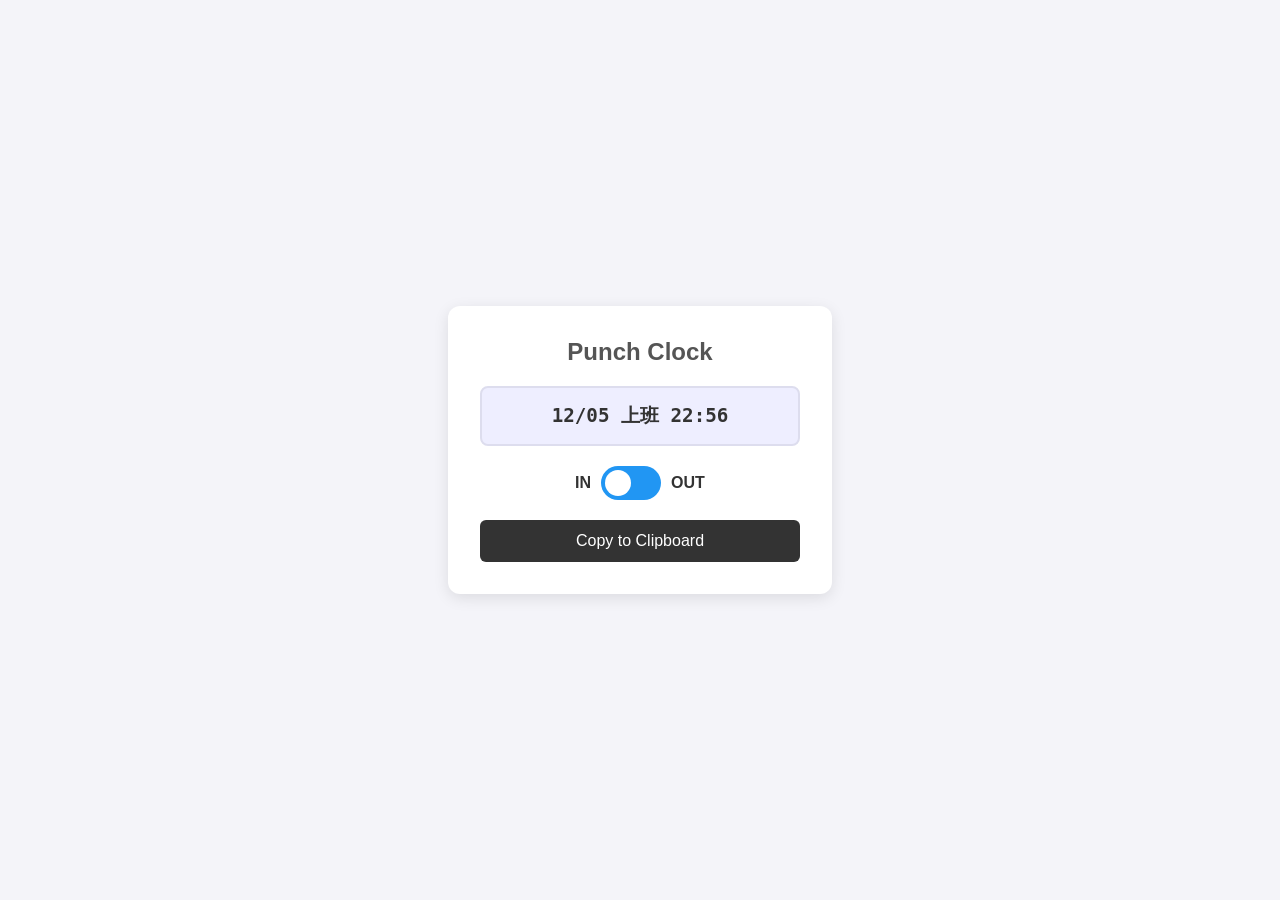
==== index.html @ 9d3598c1 "feat: 建立了這份專案的主要檔案 (index.html)" ====
<!DOCTYPE html>
<html lang="en">
<head>
    <meta charset="UTF-8">
    <meta name="viewport" content="width=device-width, initial-scale=1.0">
    <title>Punch Clock</title>
    <style>
        /* CSS: Styles for layout and the toggle switch */
        body {
            font-family: 'Segoe UI', Tahoma, Geneva, Verdana, sans-serif;
            background-color: #f4f4f9;
            display: flex;
            justify-content: center;
            align-items: center;
            height: 100vh;
            margin: 0;
            color: #333;
        }

        .container {
            background: white;
            padding: 2rem;
            border-radius: 12px;
            box-shadow: 0 4px 15px rgba(0,0,0,0.1);
            text-align: center;
            width: 320px;
        }

        h2 { margin-top: 0; color: #555; }

        /* The Output Text */
        .output-box {
            background: #eef;
            padding: 15px;
            font-size: 1.2rem;
            font-weight: bold;
            border-radius: 8px;
            border: 2px solid #dde;
            margin-bottom: 20px;
            font-family: monospace; /* Monospace makes data easier to read */
        }

        /* The Switch Container */
        .switch-container {
            display: flex;
            align-items: center;
            justify-content: center;
            gap: 10px;
            margin-bottom: 20px;
            font-weight: 600;
        }

        /* The Toggle Switch (CSS Hack) */
        .switch {
            position: relative;
            display: inline-block;
            width: 60px;
            height: 34px;
        }

        .switch input { 
            opacity: 0; 
            width: 0; 
            height: 0; 
        }

        .slider {
            position: absolute;
            cursor: pointer;
            top: 0; left: 0; right: 0; bottom: 0;
            background-color: #2196F3; /* Blue for Clock IN */
            transition: .4s;
            border-radius: 34px;
        }

        .slider:before {
            position: absolute;
            content: "";
            height: 26px;
            width: 26px;
            left: 4px;
            bottom: 4px;
            background-color: white;
            transition: .4s;
            border-radius: 50%;
        }

        input:checked + .slider {
            background-color: #e74c3c; /* Red for Clock OUT */
        }

        input:checked + .slider:before {
            transform: translateX(26px);
        }

        /* Copy Button */
        button {
            background-color: #333;
            color: white;
            border: none;
            padding: 12px 24px;
            border-radius: 6px;
            cursor: pointer;
            font-size: 1rem;
            transition: background 0.2s;
            width: 100%;
        }

        button:hover { background-color: #555; }
        button:active { transform: scale(0.98); }

    </style>
</head>
<body>

<div class="container">
    <h2>Punch Clock</h2>
    
    <div id="result" class="output-box">Loading...</div>

    <div class="switch-container">
        <span>IN</span>
        <label class="switch">
            <input type="checkbox" id="modeToggle">
            <span class="slider"></span>
        </label>
        <span>OUT</span>
    </div>

    <button onclick="copyText()" id="copyBtn">Copy to Clipboard</button>
</div>

<script>
    // --- JAVASCRIPT LOGIC ---

    const display = document.getElementById('result');
    const toggle = document.getElementById('modeToggle');
    const copyBtn = document.getElementById('copyBtn');

    // Helper: Adds a leading zero to numbers < 10 (e.g., 9 -> 09)
    function pad(num) {
        return num.toString().padStart(2, '0');
    }

    // Main Function: Generates the string
    function updateState() {
        const now = new Date();
        
        // Date parts
        const month = pad(now.getMonth() + 1); // Months are 0-11
        const day = pad(now.getDate());
        
        // Time parts
        const hours = pad(now.getHours());
        const minutes = pad(now.getMinutes());

        // Determine status based on checkbox
        // Unchecked = Clock In, Checked = Clock Out
        const status = toggle.checked ? '下班' : '上班';

        // 3. Assemble the string
        const finalString = `${month}/${day} ${status} ${hours}:${minutes}`;
        
        // Update HTML
        display.innerText = finalString;
    }

    // 4. Copy Function
    function copyText() {
        const textToCopy = display.innerText;
        
        navigator.clipboard.writeText(textToCopy).then(() => {
            // Success Feedback
            const originalText = copyBtn.innerText;
            copyBtn.innerText = "Copied!";
            copyBtn.style.backgroundColor = "#4CAF50"; // Green
            
            // Reset button after 2 seconds
            setTimeout(() => {
                copyBtn.innerText = originalText;
                copyBtn.style.backgroundColor = "#333";
            }, 2000);
        }).catch(err => {
            console.error('Failed to copy: ', err);
            alert("Clipboard access failed. You might need to run this via a local server or HTTPS.");
        });
    }

    // Event Listeners
    // Run updateState immediately
    updateState();
    
    // Update when the switch is clicked
    toggle.addEventListener('change', updateState);

    // Update automatically every second (to catch minute changes)
    setInterval(updateState, 1000);

</script>

</body>
</html>
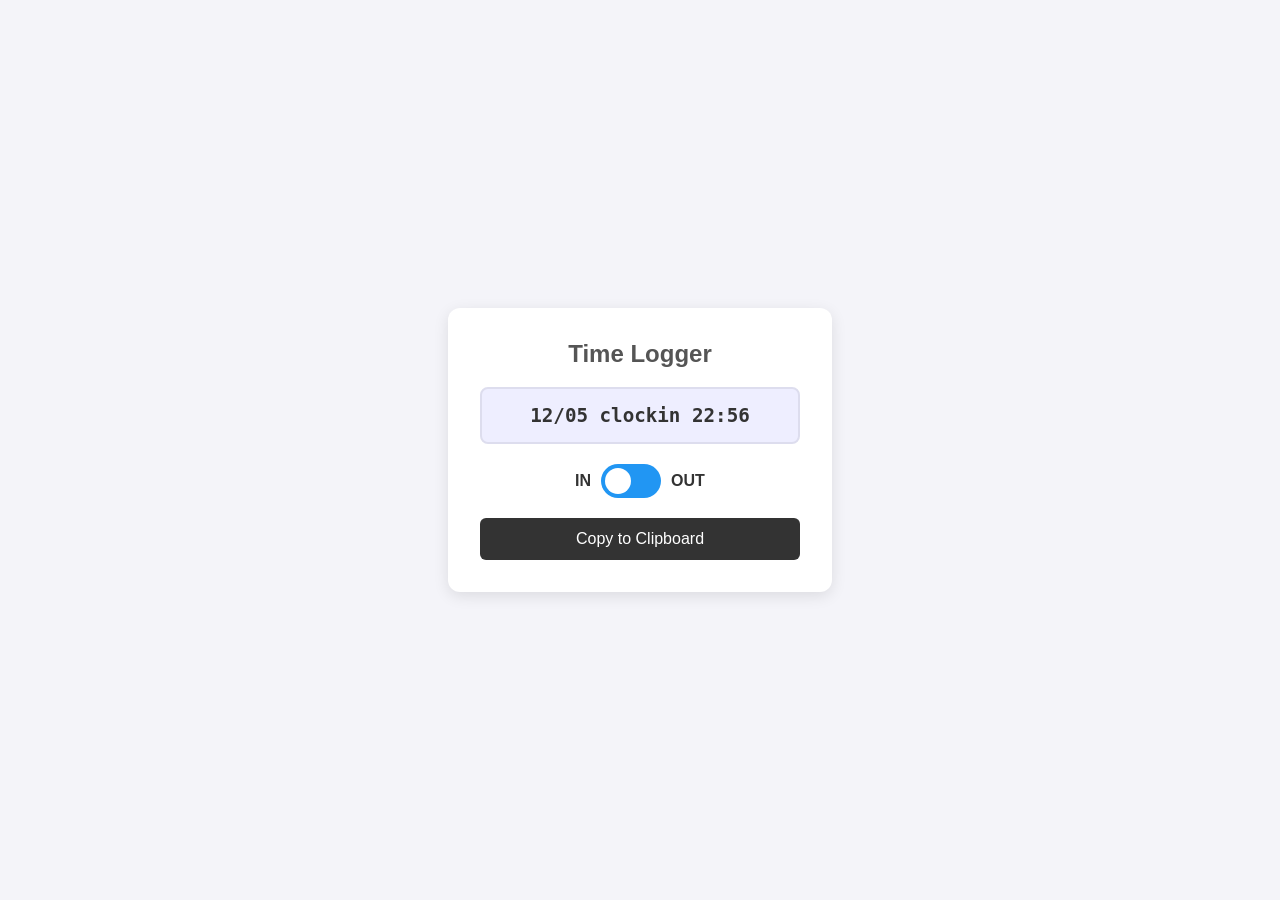
==== commit 337b8da5: "fix: 將JS和CSS分離成個別檔案" ====
--- a/index.html
+++ b/index.html
@@ -3,118 +3,18 @@
 <head>
     <meta charset="UTF-8">
     <meta name="viewport" content="width=device-width, initial-scale=1.0">
-    <title>Punch Clock</title>
-    <style>
-        /* CSS: Styles for layout and the toggle switch */
-        body {
-            font-family: 'Segoe UI', Tahoma, Geneva, Verdana, sans-serif;
-            background-color: #f4f4f9;
-            display: flex;
-            justify-content: center;
-            align-items: center;
-            height: 100vh;
-            margin: 0;
-            color: #333;
-        }
+    <title>Time Logger</title>
+    
+    <link rel="stylesheet" href="style.css">
+    
+    <link rel="icon" type="image/svg+xml" href="favicon.svg">
 
-        .container {
-            background: white;
-            padding: 2rem;
-            border-radius: 12px;
-            box-shadow: 0 4px 15px rgba(0,0,0,0.1);
-            text-align: center;
-            width: 320px;
-        }
-
-        h2 { margin-top: 0; color: #555; }
-
-        /* The Output Text */
-        .output-box {
-            background: #eef;
-            padding: 15px;
-            font-size: 1.2rem;
-            font-weight: bold;
-            border-radius: 8px;
-            border: 2px solid #dde;
-            margin-bottom: 20px;
-            font-family: monospace; /* Monospace makes data easier to read */
-        }
-
-        /* The Switch Container */
-        .switch-container {
-            display: flex;
-            align-items: center;
-            justify-content: center;
-            gap: 10px;
-            margin-bottom: 20px;
-            font-weight: 600;
-        }
-
-        /* The Toggle Switch (CSS Hack) */
-        .switch {
-            position: relative;
-            display: inline-block;
-            width: 60px;
-            height: 34px;
-        }
-
-        .switch input { 
-            opacity: 0; 
-            width: 0; 
-            height: 0; 
-        }
-
-        .slider {
-            position: absolute;
-            cursor: pointer;
-            top: 0; left: 0; right: 0; bottom: 0;
-            background-color: #2196F3; /* Blue for Clock IN */
-            transition: .4s;
-            border-radius: 34px;
-        }
-
-        .slider:before {
-            position: absolute;
-            content: "";
-            height: 26px;
-            width: 26px;
-            left: 4px;
-            bottom: 4px;
-            background-color: white;
-            transition: .4s;
-            border-radius: 50%;
-        }
-
-        input:checked + .slider {
-            background-color: #e74c3c; /* Red for Clock OUT */
-        }
-
-        input:checked + .slider:before {
-            transform: translateX(26px);
-        }
-
-        /* Copy Button */
-        button {
-            background-color: #333;
-            color: white;
-            border: none;
-            padding: 12px 24px;
-            border-radius: 6px;
-            cursor: pointer;
-            font-size: 1rem;
-            transition: background 0.2s;
-            width: 100%;
-        }
-
-        button:hover { background-color: #555; }
-        button:active { transform: scale(0.98); }
-
-    </style>
+    <script src="script.js" defer></script>
 </head>
 <body>
 
 <div class="container">
-    <h2>Punch Clock</h2>
+    <h2>Time Logger</h2>
     
     <div id="result" class="output-box">Loading...</div>
 
@@ -130,73 +30,5 @@
     <button onclick="copyText()" id="copyBtn">Copy to Clipboard</button>
 </div>
 
-<script>
-    // --- JAVASCRIPT LOGIC ---
-
-    const display = document.getElementById('result');
-    const toggle = document.getElementById('modeToggle');
-    const copyBtn = document.getElementById('copyBtn');
-
-    // Helper: Adds a leading zero to numbers < 10 (e.g., 9 -> 09)
-    function pad(num) {
-        return num.toString().padStart(2, '0');
-    }
-
-    // Main Function: Generates the string
-    function updateState() {
-        const now = new Date();
-        
-        // Date parts
-        const month = pad(now.getMonth() + 1); // Months are 0-11
-        const day = pad(now.getDate());
-        
-        // Time parts
-        const hours = pad(now.getHours());
-        const minutes = pad(now.getMinutes());
-
-        // Determine status based on checkbox
-        // Unchecked = Clock In, Checked = Clock Out
-        const status = toggle.checked ? '下班' : '上班';
-
-        // 3. Assemble the string
-        const finalString = `${month}/${day} ${status} ${hours}:${minutes}`;
-        
-        // Update HTML
-        display.innerText = finalString;
-    }
-
-    // 4. Copy Function
-    function copyText() {
-        const textToCopy = display.innerText;
-        
-        navigator.clipboard.writeText(textToCopy).then(() => {
-            // Success Feedback
-            const originalText = copyBtn.innerText;
-            copyBtn.innerText = "Copied!";
-            copyBtn.style.backgroundColor = "#4CAF50"; // Green
-            
-            // Reset button after 2 seconds
-            setTimeout(() => {
-                copyBtn.innerText = originalText;
-                copyBtn.style.backgroundColor = "#333";
-            }, 2000);
-        }).catch(err => {
-            console.error('Failed to copy: ', err);
-            alert("Clipboard access failed. You might need to run this via a local server or HTTPS.");
-        });
-    }
-
-    // Event Listeners
-    // Run updateState immediately
-    updateState();
-    
-    // Update when the switch is clicked
-    toggle.addEventListener('change', updateState);
-
-    // Update automatically every second (to catch minute changes)
-    setInterval(updateState, 1000);
-
-</script>
-
 </body>
 </html>
--- a/style.css
+++ b/style.css
@@ -0,0 +1,99 @@
+body {
+    font-family: 'Segoe UI', Tahoma, Geneva, Verdana, sans-serif;
+    background-color: #f4f4f9;
+    display: flex;
+    justify-content: center;
+    align-items: center;
+    height: 100vh;
+    margin: 0;
+    color: #333;
+}
+
+.container {
+    background: white;
+    padding: 2rem;
+    border-radius: 12px;
+    box-shadow: 0 4px 15px rgba(0,0,0,0.1);
+    text-align: center;
+    width: 320px;
+}
+
+h2 { margin-top: 0; color: #555; }
+
+.output-box {
+    background: #eef;
+    padding: 15px;
+    font-size: 1.2rem;
+    font-weight: bold;
+    border-radius: 8px;
+    border: 2px solid #dde;
+    margin-bottom: 20px;
+    font-family: monospace;
+}
+
+.switch-container {
+    display: flex;
+    align-items: center;
+    justify-content: center;
+    gap: 10px;
+    margin-bottom: 20px;
+    font-weight: 600;
+}
+
+/* Toggle Switch Styles */
+.switch {
+    position: relative;
+    display: inline-block;
+    width: 60px;
+    height: 34px;
+}
+
+.switch input { 
+    opacity: 0; 
+    width: 0; 
+    height: 0; 
+}
+
+.slider {
+    position: absolute;
+    cursor: pointer;
+    top: 0; left: 0; right: 0; bottom: 0;
+    background-color: #2196F3; /* Blue */
+    transition: .4s;
+    border-radius: 34px;
+}
+
+.slider:before {
+    position: absolute;
+    content: "";
+    height: 26px;
+    width: 26px;
+    left: 4px;
+    bottom: 4px;
+    background-color: white;
+    transition: .4s;
+    border-radius: 50%;
+}
+
+input:checked + .slider {
+    background-color: #e74c3c; /* Red */
+}
+
+input:checked + .slider:before {
+    transform: translateX(26px);
+}
+
+button {
+    background-color: #333;
+    color: white;
+    border: none;
+    padding: 12px 24px;
+    border-radius: 6px;
+    cursor: pointer;
+    font-size: 1rem;
+    transition: background 0.2s;
+    width: 100%;
+}
+
+button:hover { background-color: #555; }
+button:active { transform: scale(0.98); }
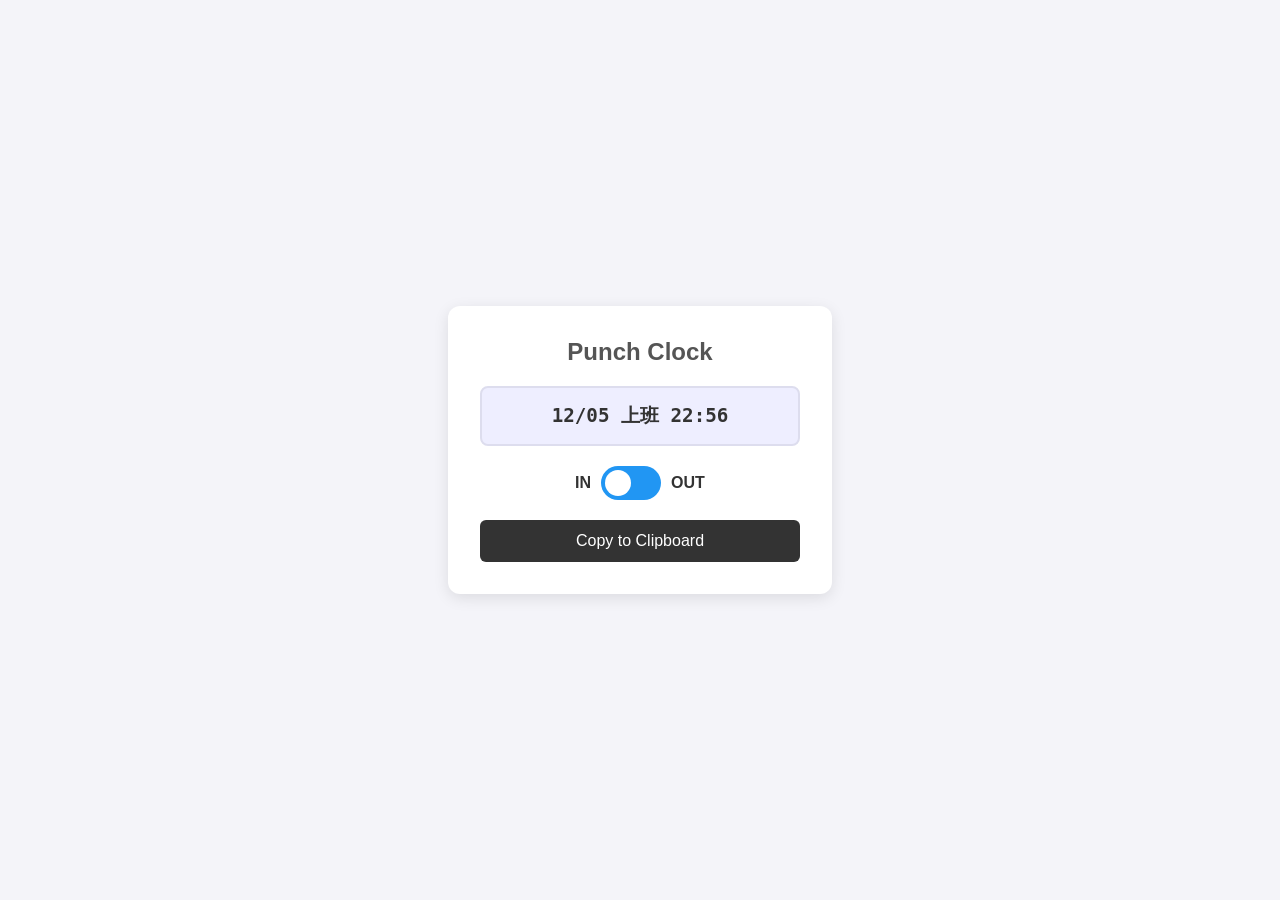
==== commit e1ddd962: "fix: 更新標題和狀態顯示為「Punch Clock」和中文時間狀態" ====
--- a/index.html
+++ b/index.html
@@ -3,7 +3,7 @@
 <head>
     <meta charset="UTF-8">
     <meta name="viewport" content="width=device-width, initial-scale=1.0">
-    <title>Time Logger</title>
+    <title>Punch Clock</title>
     
     <link rel="stylesheet" href="style.css">
     
@@ -14,7 +14,7 @@
 <body>
 
 <div class="container">
-    <h2>Time Logger</h2>
+    <h2>Punch Clock</h2>
     
     <div id="result" class="output-box">Loading...</div>
 
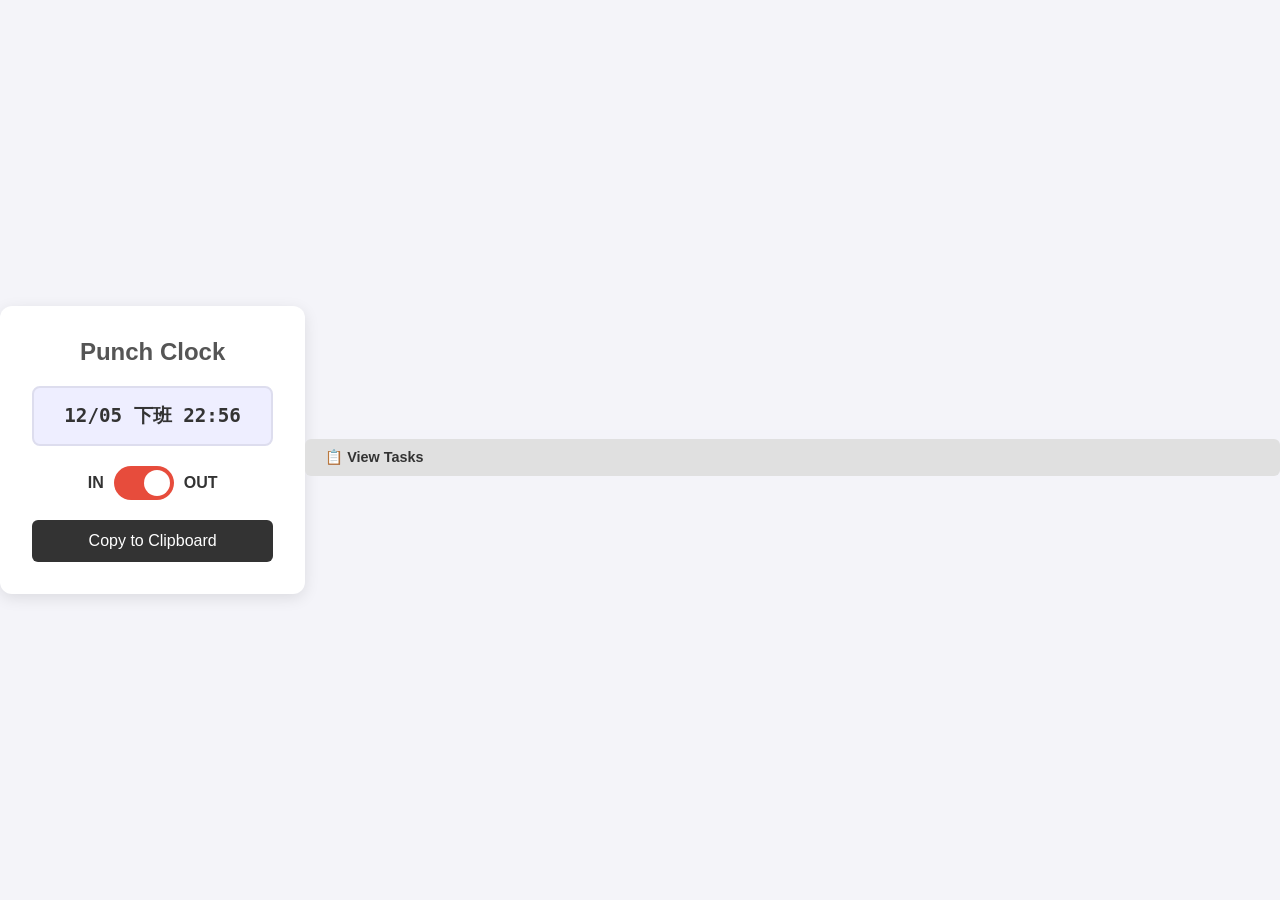
==== commit 054d035e: "feat: 新增公告板功能" ====
--- a/index.html
+++ b/index.html
@@ -7,7 +7,7 @@
     
     <link rel="stylesheet" href="style.css">
     
-    <link rel="icon" type="image/svg+xml" href="favicon.svg">
+    <link rel="icon" type="image/x-icon" href="favicon.ico">
 
     <script src="script.js" defer></script>
 </head>
@@ -29,6 +29,6 @@
 
     <button onclick="copyText()" id="copyBtn">Copy to Clipboard</button>
 </div>
-
+<a href="board.html" class="nav-button">📋 View Tasks</a>
 </body>
 </html>
--- a/style.css
+++ b/style.css
@@ -96,4 +96,105 @@
 }
 
 button:hover { background-color: #555; }
-button:active { transform: scale(0.98); }+button:active { transform: scale(0.98); }
+
+/* Navigation Button on main page */
+.nav-button {
+    display: inline-block;
+    margin-top: 15px;
+    background-color: #e0e0e0;
+    color: #333;
+    text-decoration: none;
+    padding: 10px 20px;
+    border-radius: 6px;
+    font-size: 0.9rem;
+    font-weight: bold;
+    transition: background 0.2s;
+    width: calc(100% - 40px); /* Adjusting for padding */
+}
+.nav-button:hover { background-color: #ccc; }
+
+/* Board Layout */
+.board-layout {
+    display: flex;
+    flex-wrap: wrap;
+    gap: 20px;
+    max-width: 1000px;
+    width: 90%;
+    margin: 20px auto;
+    align-items: flex-start;
+}
+
+/* Composer Section (Left side) */
+.composer-card {
+    background: white;
+    padding: 20px;
+    border-radius: 12px;
+    box-shadow: 0 4px 15px rgba(0,0,0,0.1);
+    flex: 1 1 300px;
+}
+
+textarea {
+    width: 100%;
+    height: 100px;
+    padding: 10px;
+    border: 1px solid #ccc;
+    border-radius: 6px;
+    resize: vertical;
+    font-family: inherit;
+    box-sizing: border-box;
+    margin-bottom: 10px;
+}
+
+input[type="text"] {
+    width: 100%;
+    padding: 10px;
+    border: 1px solid #ccc;
+    border-radius: 6px;
+    box-sizing: border-box;
+    margin-bottom: 10px;
+}
+
+.btn-primary { background-color: #2196F3; color: white; margin-bottom: 10px;}
+.btn-primary:hover { background-color: #1976D2; }
+.btn-success { background-color: #4CAF50; color: white; }
+.btn-success:hover { background-color: #388E3C; }
+.btn-disabled { background-color: #aaa; cursor: not-allowed; }
+
+.hidden { display: none; }
+
+/* Noticeboard Section (Right side) */
+.tasks-grid {
+    flex: 2 1 500px;
+    display: grid;
+    grid-template-columns: repeat(auto-fill, minmax(250px, 1fr));
+    gap: 15px;
+}
+
+.task-card {
+    background: #fff;
+    border-left: 5px solid #ffeb3b; /* Sticky note yellow feel */
+    padding: 15px;
+    border-radius: 8px;
+    box-shadow: 0 2px 8px rgba(0,0,0,0.05);
+}
+
+.task-time {
+    font-size: 0.8rem;
+    color: #888;
+    margin-bottom: 8px;
+}
+
+.task-text { margin-bottom: 12px; line-height: 1.4; }
+
+.tag-badge {
+    display: inline-block;
+    background: #eef;
+    color: #335;
+    padding: 3px 8px;
+    border-radius: 12px;
+    font-size: 0.75rem;
+    font-weight: bold;
+    margin-right: 5px;
+    margin-bottom: 5px;
+}
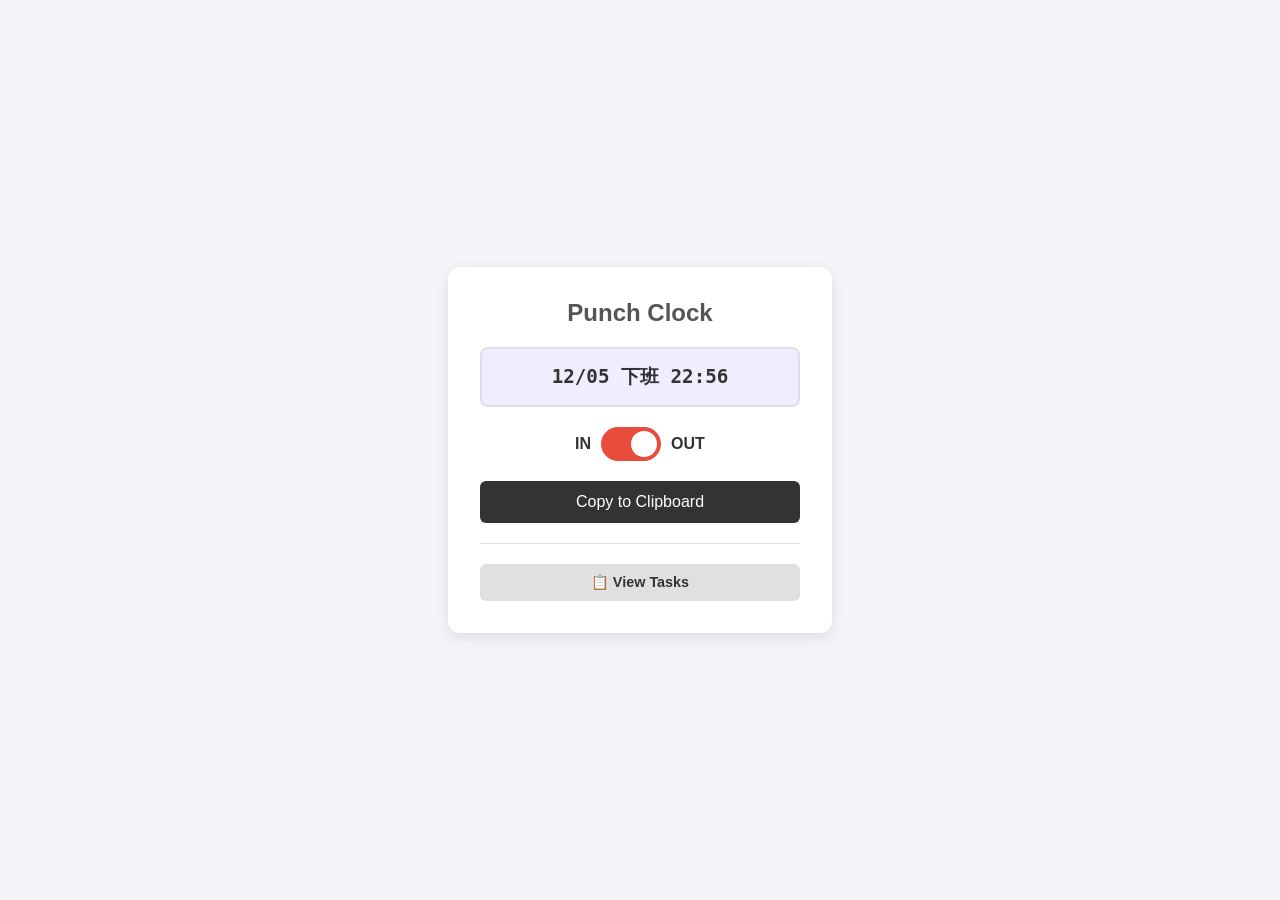
==== commit 8aa81204: "feat: 新增分隔線樣式並調整任務連結位置" ====
--- a/index.html
+++ b/index.html
@@ -28,7 +28,11 @@
     </div>
 
     <button onclick="copyText()" id="copyBtn">Copy to Clipboard</button>
+
+    <hr class="divider-soft">
+    
+    <a href="board.html" class="nav-button">📋 View Tasks</a>
 </div>
-<a href="board.html" class="nav-button">📋 View Tasks</a>
+
 </body>
 </html>
--- a/style.css
+++ b/style.css
@@ -16,6 +16,14 @@
     box-shadow: 0 4px 15px rgba(0,0,0,0.1);
     text-align: center;
     width: 320px;
+}
+
+.divider-soft {
+    border: 0;
+    height: 1px;
+    background-color: #e0e0e0;
+    margin: 20px 0 5px 0; /* Adds breathing room above and below */
+    width: 100%;
 }
 
 h2 { margin-top: 0; color: #555; }
